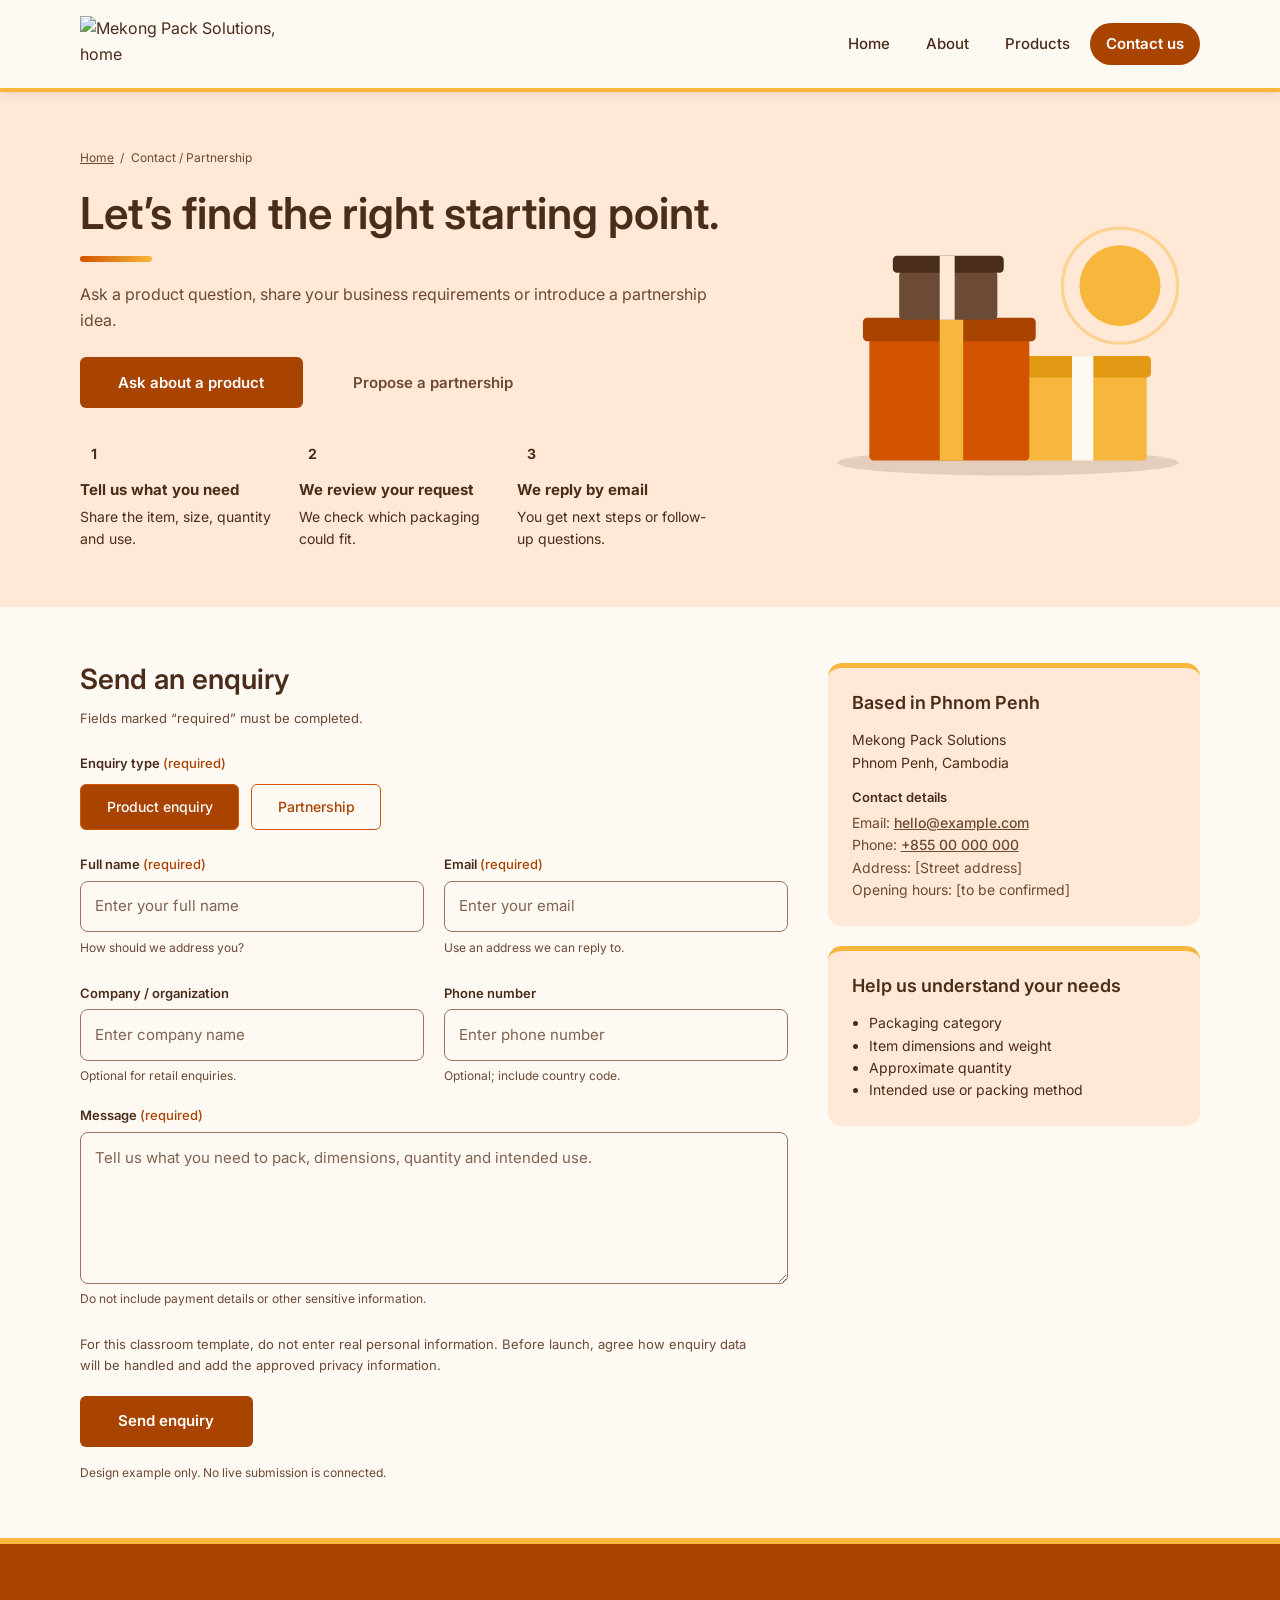
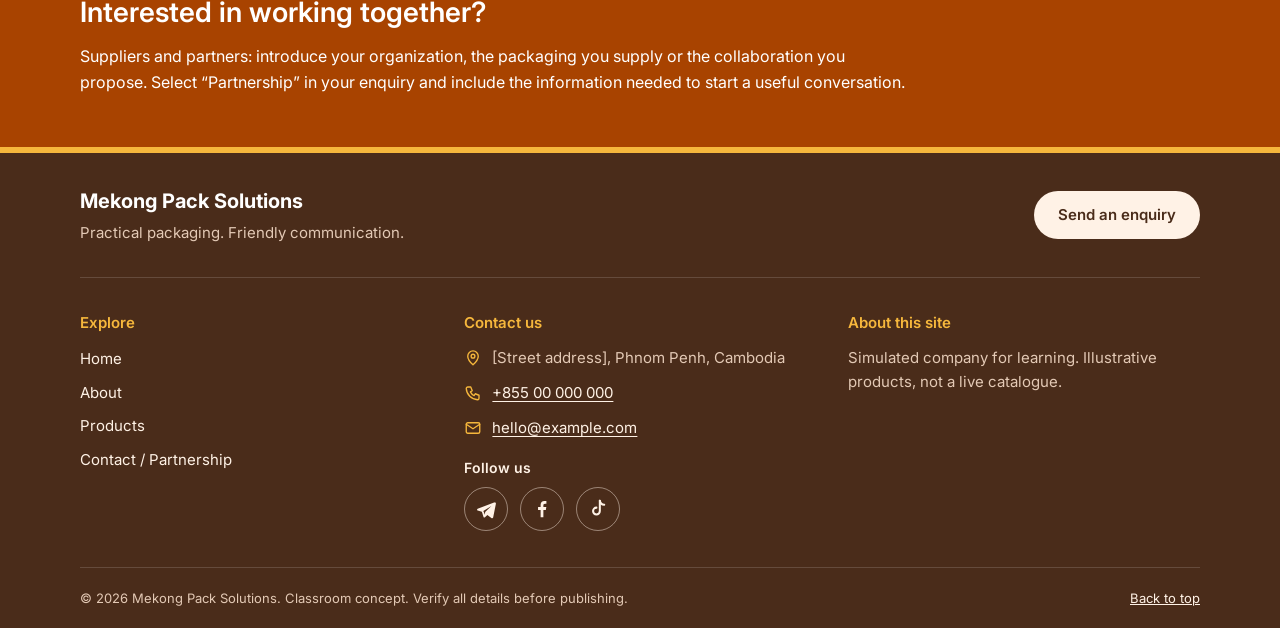
==== contact.html @ 8d3c3d74 "first in contact" ====
<!DOCTYPE html>
<html lang="en">

<head>
    <meta charset="utf-8">
    <meta name="viewport" content="width=device-width, initial-scale=1, viewport-fit=cover">
    <title>Contact &amp; Partnership | Mekong Pack Solutions, Phnom Penh</title>
    <meta name="description"
        content="Ask Mekong Pack Solutions a product question, share your packaging requirements or propose a partnership. Based in Phnom Penh, Cambodia.">
    <meta name="robots" content="index, follow">
    <link rel="canonical" href="https://www.example.com/contact">
    <meta property="og:type" content="website">
    <meta property="og:title" content="Contact &amp; Partnership | Mekong Pack Solutions">
    <meta property="og:description"
        content="Send a product enquiry or introduce a partnership idea to Mekong Pack Solutions in Phnom Penh.">
    <link rel="preconnect" href="https://fonts.googleapis.com">
    <link rel="preconnect" href="https://fonts.gstatic.com" crossorigin>
    <link rel="stylesheet" href="https://fonts.googleapis.com/css2?family=Inter:wght@400;500;600;700&display=swap">
    <script type="application/ld+json">
  {
    "@context": "https://schema.org",
    "@type": "ContactPage",
    "name": "Contact & Partnership",
    "about": {
      "@type": "Organization",
      "name": "Mekong Pack Solutions",
      "address": { "@type": "PostalAddress", "addressLocality": "Phnom Penh", "addressCountry": "KH" }
    }
  }
  </script>
    <link rel="stylesheet" href="contact.css">
</head>

<body>
    <a class="skip-link" href="#main">Skip to main content</a>

    <header class="site-header">
        <div class="container">
            <a class="brand" href="/">
                <img class="brand-logo" src="images/logo.png" alt="Mekong Pack Solutions, home" width="720"
                    height="179">
            </a>
            <nav class="site-nav" aria-label="Main">
                <ul>
                    <li><a href="/">Home</a></li>
                    <li><a href="/about">About</a></li>
                    <li><a href="/products">Products</a></li>
                    <li><a href="/contact" aria-current="page">Contact us</a></li>
                </ul>
            </nav>
        </div>
    </header>

    <main id="main">
        <section class="page-hero" aria-labelledby="page-title">
            <div class="container hero-inner">
                <div class="hero-copy">
                    <nav class="breadcrumb" aria-label="Breadcrumb">
                        <ol>
                            <li><a href="/">Home</a></li>
                            <li><span aria-current="page">Contact / Partnership</span></li>
                        </ol>
                    </nav>
                    <h1 id="page-title">Let’s find the right starting point.</h1>
                    <p>Ask a product question, share your business requirements or introduce a partnership idea.</p>
                    <p class="hero-actions">
                        <a class="btn" href="#enquiry-title" data-type="product">Ask about a product</a>
                        <a class="btn btn-outline" href="#enquiry-title" data-type="partner">Propose a partnership</a>
                    </p>
                    <ol class="steps" aria-label="How an enquiry works">
                        <li><strong>Tell us what you need</strong><span>Share the item, size, quantity and use.</span>
                        </li>
                        <li><strong>We review your request</strong><span>We check which packaging could fit.</span></li>
                        <li><strong>We reply by email</strong><span>You get next steps or follow-up questions.</span>
                        </li>
                    </ol>
                </div>
                <svg class="hero-art" viewBox="0 0 360 260" role="img"
                    aria-label="Illustration of stacked packaging boxes under a rising sun">
                    <circle cx="285" cy="70" r="38" fill="#f6b73c" />
                    <circle cx="285" cy="70" r="54" fill="none" stroke="#f6b73c" stroke-opacity=".45"
                        stroke-width="3" />
                    <ellipse cx="180" cy="236" rx="160" ry="12" fill="#4a2c1a" fill-opacity=".14" />
                    <rect x="190" y="150" width="120" height="84" rx="4" fill="#f6b73c" />
                    <rect x="186" y="136" width="128" height="20" rx="4" fill="#e29a14" />
                    <rect x="240" y="136" width="20" height="98" fill="#fff9f3" />
                    <rect x="50" y="116" width="150" height="118" rx="4" fill="#d35400" />
                    <rect x="44" y="100" width="162" height="22" rx="4" fill="#a84300" />
                    <rect x="116" y="100" width="22" height="134" fill="#f6b73c" />
                    <rect x="78" y="56" width="92" height="46" rx="4" fill="#6b4a36" />
                    <rect x="72" y="42" width="104" height="16" rx="4" fill="#4a2c1a" />
                    <rect x="116" y="42" width="14" height="60" fill="#ffe8d6" />
                </svg>
            </div>
        </section>

        <section class="contact">
            <div class="container">
                <section class="enquiry" aria-labelledby="enquiry-title">
                    <h2 id="enquiry-title">Send an enquiry</h2>
                    <p class="form-note">Fields marked “required” must be completed.</p>

                    <form id="enquiry-form" action="#" method="post" novalidate>
                        <fieldset>
                            <legend>Enquiry type <span class="req">(required)</span></legend>
                            <div class="segmented">
                                <input type="radio" id="type-product" name="enquiry-type" value="product" checked>
                                <label for="type-product">Product enquiry</label>
                                <input type="radio" id="type-partner" name="enquiry-type" value="partnership">
                                <label for="type-partner">Partnership</label>
                            </div>
                        </fieldset>

                        <div class="grid-2">
                            <div class="field">
                                <label for="full-name">Full name <span class="req">(required)</span></label>
                                <input type="text" id="full-name" name="name" autocomplete="name" required
                                    placeholder="Enter your full name" aria-describedby="name-hint name-error">
                                <span class="hint" id="name-hint">How should we address you?</span>
                                <span class="error" id="name-error" role="alert"></span>
                            </div>
                            <div class="field">
                                <label for="email">Email <span class="req">(required)</span></label>
                                <input type="email" id="email" name="email" autocomplete="email" required
                                    placeholder="Enter your email" aria-describedby="email-hint email-error">
                                <span class="hint" id="email-hint">Use an address we can reply to.</span>
                                <span class="error" id="email-error" role="alert"></span>
                            </div>
                        </div>

                        <div class="grid-2">
                            <div class="field">
                                <label for="company">Company / organization</label>
                                <input type="text" id="company" name="company" autocomplete="organization"
                                    placeholder="Enter company name" aria-describedby="company-hint">
                                <span class="hint" id="company-hint">Optional for retail enquiries.</span>
                            </div>
                            <div class="field">
                                <label for="phone">Phone number</label>
                                <input type="tel" id="phone" name="phone" autocomplete="tel"
                                    placeholder="Enter phone number" aria-describedby="phone-hint">
                                <span class="hint" id="phone-hint">Optional; include country code.</span>
                            </div>
                        </div>

                        <div class="field">
                            <label for="message">Message <span class="req">(required)</span></label>
                            <textarea id="message" name="message" required
                                placeholder="Tell us what you need to pack, dimensions, quantity and intended use."
                                aria-describedby="message-hint message-error"></textarea>
                            <span class="hint" id="message-hint">Do not include payment details or other sensitive
                                information.</span>
                            <span class="error" id="message-error" role="alert"></span>
                        </div>

                        <p class="privacy">For this classroom template, do not enter real personal information. Before
                            launch, agree how enquiry data will be handled and add the approved privacy information.</p>

                        <button class="btn" type="submit">Send enquiry</button>
                        <p class="form-status" id="form-status" role="status" aria-live="polite"></p>
                        <p class="demo-note">Design example only. No live submission is connected.</p>
                    </form>
                </section>

                <aside aria-label="Contact information and tips">
                    <section class="info-card" aria-labelledby="location-title">
                        <h2 id="location-title">Based in Phnom Penh</h2>
                        <address>
                            Mekong Pack Solutions<br>
                            Phnom Penh, Cambodia
                        </address>
                        <h3>Contact details</h3>
                        <ul class="todo-list">
                            <li>Email: <a href="mailto:hello@example.com">hello@example.com</a></li>
                            <li>Phone: <a href="tel:+85500000000">+855 00 000 000</a></li>
                            <li>Address: [Street address]</li>
                            <li>Opening hours: [to be confirmed]</li>
                        </ul>
                    </section>

                    <section class="info-card" aria-labelledby="help-title">
                        <h2 id="help-title">Help us understand your needs</h2>
                        <ul>
                            <li>Packaging category</li>
                            <li>Item dimensions and weight</li>
                            <li>Approximate quantity</li>
                            <li>Intended use or packing method</li>
                        </ul>
                    </section>
                </aside>
            </div>
        </section>

        <section class="cta-band" aria-labelledby="cta-title">
            <div class="container">
                <h2 id="cta-title">Interested in working together?</h2>
                <p>Suppliers and partners: introduce your organization, the packaging you supply or the collaboration
                    you propose. Select “Partnership” in your enquiry and include the information needed to start a
                    useful conversation.</p>
            </div>
        </section>
    </main>

    <footer class="site-footer">
        <div class="container">
            <div class="footer-top">
                <div class="footer-brand">
                    <strong>Mekong Pack Solutions</strong>
                    <p>Practical packaging. Friendly communication.</p>
                </div>
                <a class="footer-cta" href="#enquiry-title">Send an enquiry</a>
            </div>

            <div class="footer-grid">
                <nav aria-labelledby="footer-explore">
                    <h2 id="footer-explore">Explore</h2>
                    <ul>
                        <li><a href="/">Home</a></li>
                        <li><a href="/about">About</a></li>
                        <li><a href="/products">Products</a></li>
                        <li><a href="/contact">Contact / Partnership</a></li>
                    </ul>
                </nav>

                <section aria-labelledby="footer-contact">
                    <h2 id="footer-contact">Contact us</h2>
                    <address>
                        <ul class="contact-list">
                            <li><svg viewBox="0 0 24 24" width="18" height="18" aria-hidden="true" focusable="false"
                                    fill="none" stroke="currentColor" stroke-width="1.8" stroke-linecap="round"
                                    stroke-linejoin="round">
                                    <path d="M12 21s7-6.2 7-11.5A7 7 0 0 0 5 9.5C5 14.8 12 21 12 21z" />
                                    <circle cx="12" cy="9.5" r="2.5" />
                                </svg><span>[Street address], Phnom Penh, Cambodia</span></li>
                            <li><svg viewBox="0 0 24 24" width="18" height="18" aria-hidden="true" focusable="false"
                                    fill="none" stroke="currentColor" stroke-width="1.8" stroke-linecap="round"
                                    stroke-linejoin="round">
                                    <path
                                        d="M5 4h4l2 5-2.5 1.5a11 11 0 0 0 5 5L15 13l5 2v4a2 2 0 0 1-2 2A16 16 0 0 1 3 6a2 2 0 0 1 2-2z" />
                                </svg><span><a href="tel:+85500000000">+855 00 000 000</a></span></li>
                            <li><svg viewBox="0 0 24 24" width="18" height="18" aria-hidden="true" focusable="false"
                                    fill="none" stroke="currentColor" stroke-width="1.8" stroke-linecap="round"
                                    stroke-linejoin="round">
                                    <rect x="3" y="5" width="18" height="14" rx="2" />
                                    <path d="m3 7 9 6 9-6" />
                                </svg><span><a href="mailto:hello@example.com">hello@example.com</a></span></li>
                        </ul>
                    </address>
                    <nav class="social" aria-label="Social media">
                        <h3 class="social-title">Follow us</h3>
                        <ul class="social-list">
                            <li>
                                <a href="https://t.me/your-username" target="_blank" rel="noopener noreferrer"
                                    aria-label="Telegram (opens in a new tab)">
                                    <svg viewBox="0 0 24 24" width="22" height="22" aria-hidden="true"
                                        focusable="false">
                                        <path fill="currentColor" fill-rule="evenodd"
                                            d="M21.5 4.5 2.9 11.7c-.9.4-.9 1.6 0 1.9l4.6 1.5 1.8 5.5c.2.7 1.1.9 1.6.4l2.6-2.4 4.7 3.4c.6.4 1.4.1 1.6-.6l3-15.2c.2-.9-.7-1.6-1.5-1.3zM9.1 14.2l8.8-5.5-6.8 6.6-.3 3z" />
                                    </svg>
                                </a>
                            </li>
                            <li>
                                <a href="https://facebook.com/your-page" target="_blank" rel="noopener noreferrer"
                                    aria-label="Facebook (opens in a new tab)">
                                    <svg viewBox="0 0 24 24" width="22" height="22" aria-hidden="true"
                                        focusable="false">
                                        <path fill="currentColor"
                                            d="M13.5 21v-8h2.7l.5-3.2h-3.2V7.9c0-.9.4-1.7 1.8-1.7h1.5V3.4c-.3 0-1.2-.2-2.3-.2-2.4 0-4 1.4-4 4.1v2.5H7.7V13h2.8v8z" />
                                    </svg>
                                </a>
                            </li>
                            <li>
                                <a href="https://tiktok.com/@your-account" target="_blank" rel="noopener noreferrer"
                                    aria-label="TikTok (opens in a new tab)">
                                    <svg viewBox="0 0 24 24" width="22" height="22" aria-hidden="true"
                                        focusable="false">
                                        <g fill="none" stroke="currentColor" stroke-width="2.2" stroke-linecap="round"
                                            stroke-linejoin="round">
                                            <path d="M14 3v11.2a3.7 3.7 0 1 1-3.7-3.7" />
                                            <path d="M14 3c.4 2.6 2 4.2 4.8 4.4" />
                                        </g>
                                    </svg>
                                </a>
                            </li>
                        </ul>
                    </nav>
                </section>

                <section aria-labelledby="footer-about">
                    <h2 id="footer-about">About this site</h2>
                    <p>Simulated company for learning. Illustrative products, not a live catalogue.</p>
                </section>
            </div>

            <div class="footer-bottom">
                <p>© <span id="year">2026</span> Mekong Pack Solutions. Classroom concept. Verify all details before
                    publishing.</p>
                <a href="#main">Back to top</a>
            </div>
        </div>
    </footer>

    <script>
        (function () {
            var form = document.getElementById("enquiry-form");
            var status = document.getElementById("form-status");
            var message = document.getElementById("message");
            var hints = {
                product: "Tell us what you need to pack, dimensions, quantity and intended use.",
                partnership: "Tell us about your organization, what you supply and the collaboration you propose."
            };
            try { document.getElementById("year").textContent = new Date().getFullYear(); } catch (e) { }

            document.querySelectorAll("[data-type]").forEach(function (link) {
                link.addEventListener("click", function () {
                    var radio = document.getElementById("type-" + link.dataset.type);
                    if (radio) { radio.checked = true; message.placeholder = hints[radio.value]; }
                });
            });

            form.addEventListener("change", function (e) {
                if (e.target.name === "enquiry-type") message.placeholder = hints[e.target.value];
            });

            function check(id, text, test) {
                var el = document.getElementById(id), err = document.getElementById(id + "-error");
                var ok = test ? test(el.value.trim()) : el.value.trim() !== "";
                el.setAttribute("aria-invalid", ok ? "false" : "true");
                err.textContent = ok ? "" : text;
                return ok;
            }

            form.addEventListener("submit", function (e) {
                e.preventDefault();
                var results = [
                    check("full-name", "Enter your full name."),
                    check("email", "Enter an email address we can reply to, like name@example.com.", function (v) { return /^[^\s@]+@[^\s@]+\.[^\s@]+$/.test(v); }),
                    check("message", "Tell us what you need so we can reply usefully.")
                ];
                if (results.every(Boolean)) {
                    status.textContent = "Thank you. This is a design example, so your enquiry was not sent.";
                    form.reset();
                } else {
                    status.textContent = "Please fix the highlighted fields and try again.";
                    var first = form.querySelector('[aria-invalid="true"]');
                    if (first) first.focus();
                }
            });
        })();
    </script>
</body>

</html>
---- contact.css ----
:root {
  --page-bg: #fff9f3;
  --tint: #ffe8d6;
  --text: #4a2c1a;
  --text-soft: #6b4a36;
  --primary: #d35400;
  --primary-dark: #a84300;
  --sun: #f6b73c;
  --white: #ffffff;
  --on-primary: #ffffff;

  --input-border: #9a7660;
  --error: #b3261e;
  --focus: #0b57d0;

  --footer-bg: #4a2c1a;
  --footer-text: #fff2e6;
  --footer-soft: #e3c9b5;

  --font: "Inter", system-ui, "Segoe UI", Arial, sans-serif;
}

@media (prefers-color-scheme: dark) {
  :root {
    --page-bg: #17110d;
    --tint: #241a13;
    --text: #fbf1e6;
    --text-soft: #c2b3a5;
    --primary: #f0782a;
    --primary-dark: #ff8d45;
    --on-primary: #1a0e05;
    --input-border: #9c8e82;
    --error: #ffb4ab;
    --focus: #8ab4ff;
    --footer-bg: #0f0a07;
    --footer-text: #eadfd4;
    --footer-soft: #b9a999;
  }
}

*,
*::before,
*::after {
  box-sizing: border-box;
}

html {
  scroll-behavior: smooth;
  scroll-padding-top: 5rem;
}

body {
  margin: 0;
  background: var(--page-bg);
  color: var(--text);
  font: 400 1rem/1.6 var(--font);
}

h1,
h2,
h3 {
  margin: 0;
  color: var(--text);
  line-height: 1.2;
}

p {
  margin: 0;
}

a {
  color: inherit;
}

:focus-visible {
  outline: 3px solid var(--focus);
  outline-offset: 3px;
  border-radius: 4px;
}

.container {
  width: min(100% - 2.5rem, 70rem);
  margin-inline: auto;
}

.skip-link {
  position: absolute;
  top: -4rem;
  left: 1rem;
  z-index: 100;
  padding: 0.6rem 1rem;
  border-radius: 6px;
  background: var(--primary-dark);
  color: var(--on-primary);
  font-weight: 600;
}

.skip-link:focus {
  top: 1rem;
}

@media (prefers-reduced-motion: reduce) {
  html {
    scroll-behavior: auto;
  }

  * {
    transition: none !important;
  }
}

.site-header {
  position: sticky;
  top: 0;
  z-index: 50;
  background: var(--page-bg);
  border-bottom: 4px solid var(--sun);
  box-shadow: 0 2px 10px rgba(74, 44, 26, 0.12);
}

.site-header .container {
  display: flex;
  align-items: center;
  justify-content: space-between;
  flex-wrap: wrap;
  gap: 1rem;
  padding-block: 1rem;
}

.brand {
  display: inline-flex;
  align-items: center;
  text-decoration: none;
}

.brand-logo {
  display: block;
  height: 3.5rem;
  width: auto;
}

.site-nav ul {
  display: flex;
  gap: 0.25rem;
  margin: 0;
  padding: 0;
  list-style: none;
}

.site-nav a {
  display: inline-block;
  padding: 0.55rem 1rem;
  border-radius: 999px;
  font-size: 0.9375rem;
  font-weight: 500;
  text-decoration: none;
  transition: background-color 0.15s;
}

.site-nav a:hover {
  background: var(--tint);
}

.site-nav a[aria-current="page"] {
  background: var(--primary-dark);
  color: var(--on-primary);
  font-weight: 600;
}

@media (max-width: 34rem) {
  .brand-logo {
    height: 2.75rem;
  }
}

@media (prefers-color-scheme: dark) {
  .brand {
    padding: 0.35rem 0.75rem;
    border-radius: 10px;
    background: #fff9f3;
  }
}

.btn {
  padding: 0.85rem 2.4rem;
  border: 0;
  border-radius: 6px;
  background: var(--primary-dark);
  color: var(--on-primary);
  font: inherit;
  font-size: 0.9375rem;
  font-weight: 600;
  cursor: pointer;
}

.btn:hover {
  filter: brightness(0.88);
}

a.btn {
  display: inline-block;
  text-decoration: none;
  text-align: center;
}

.btn-outline {
  background: transparent;
  color: var(--accent-strong);
  box-shadow: inset 0 0 0 2px var(--accent-strong);
}

.btn-outline:hover {
  background: var(--bg);
  filter: none;
}

.page-hero {
  padding-block: clamp(2rem, 6vw, 3.5rem);
  background: var(--tint);
}

.breadcrumb {
  margin-bottom: 1.25rem;
  color: var(--text-soft);
  font-size: 0.75rem;
}

.breadcrumb ol {
  display: flex;
  gap: 0.4rem;
  margin: 0;
  padding: 0;
  list-style: none;
}

.breadcrumb li + li::before {
  content: "/";
  margin-right: 0.4rem;
}

.page-hero h1 {
  margin-bottom: 1.25rem;
  font-size: clamp(2rem, 5vw, 2.75rem);
  font-weight: 600;
}

.page-hero h1::after {
  content: "";
  display: block;
  width: 4.5rem;
  height: 6px;
  margin-top: 1rem;
  border-radius: 3px;
  background: linear-gradient(90deg, var(--primary), var(--sun));
}

.page-hero p {
  max-width: 40rem;
  color: var(--text-soft);
}

.hero-inner {
  display: grid;
  grid-template-columns: minmax(0, 1.5fr) minmax(0, 1fr);
  gap: 2rem;
  align-items: center;
}

.hero-art {
  width: 100%;
  height: auto;
  max-width: 24rem;
  justify-self: end;
}

.hero-actions {
  display: flex;
  flex-wrap: wrap;
  gap: 0.75rem;
  margin-top: 1.5rem;
}

.steps {
  list-style: none;
  counter-reset: step;
  margin: 2rem 0 0;
  padding: 0;
  display: grid;
  grid-template-columns: repeat(3, minmax(0, 1fr));
  gap: 1rem;
  max-width: 40rem;
}

.steps li {
  counter-increment: step;
  display: grid;
  gap: 0.25rem;
  align-content: start;
  font-size: 0.875rem;
}

.steps li::before {
  content: counter(step);
  display: grid;
  place-items: center;
  width: 1.75rem;
  height: 1.75rem;
  border-radius: 50%;
  background: var(--accent-strong);
  color: var(--on-accent);
  font-weight: 700;
  font-size: 0.875rem;
  margin-bottom: 0.35rem;
}

.steps strong {
  color: var(--heading);
  font-size: 0.9375rem;
}

.steps span {
  color: var(--muted);
}

@media (max-width: 48rem) {
  .hero-inner {
    grid-template-columns: 1fr;
  }

  .hero-art {
    max-width: 15rem;
    justify-self: start;
  }
}

@media (max-width: 40rem) {
  .steps {
    grid-template-columns: 1fr;
  }
}

.contact {
  padding-block: clamp(2rem, 6vw, 3.5rem);
}

.contact .container {
  display: grid;
  grid-template-columns: 1.9fr 1fr;
  gap: 2.5rem;
  align-items: start;
}

.enquiry h2 {
  margin-bottom: 0.75rem;
  font-size: 1.75rem;
  font-weight: 600;
}

.form-note {
  margin-bottom: 1.5rem;
  color: var(--text-soft);
  font-size: 0.8125rem;
}

fieldset {
  min-width: 0;
  margin: 0 0 1.5rem;
  padding: 0;
  border: 0;
}

legend {
  margin-bottom: 0.6rem;
  padding: 0;
  font-size: 0.8125rem;
  font-weight: 600;
}

.segmented {
  display: flex;
  flex-wrap: wrap;
  gap: 0.75rem;
}

.segmented input {
  position: absolute;
  width: 1px;
  height: 1px;
  opacity: 0;
}

.segmented label {
  padding: 0.7rem 1.6rem;
  border: 1px solid var(--primary);
  border-radius: 6px;
  background: var(--page-bg);
  color: var(--primary-dark);
  font-size: 0.875rem;
  font-weight: 500;
  cursor: pointer;
  transition:
    background-color 0.15s,
    color 0.15s;
}

.segmented input:checked + label {
  background: var(--primary-dark);
  color: var(--on-primary);
}

.segmented input:focus-visible + label {
  outline: 3px solid var(--focus);
  outline-offset: 3px;
}

.grid-2 {
  display: grid;
  grid-template-columns: 1fr 1fr;
  gap: 1.25rem;
  margin-bottom: 1.25rem;
}

.field {
  display: flex;
  flex-direction: column;
  gap: 0.35rem;
  min-width: 0;
}

.field > label {
  font-size: 0.8125rem;
  font-weight: 600;
}

.req {
  color: var(--primary-dark);
  font-weight: 500;
}

input[type="text"],
input[type="email"],
input[type="tel"],
textarea {
  width: 100%;
  padding: 0.8rem 0.9rem;
  border: 1px solid var(--input-border);
  border-radius: 8px;
  background: var(--page-bg);
  color: var(--text);
  font: inherit;
  font-size: 0.9375rem;
}

input:hover,
textarea:hover {
  border-color: var(--primary);
}

textarea {
  min-height: 9.5rem;
  resize: vertical;
}

::placeholder {
  color: var(--text-soft);
  opacity: 0.85;
}

.hint {
  color: var(--text-soft);
  font-size: 0.75rem;
}

.error {
  color: var(--error);
  font-size: 0.8125rem;
  font-weight: 500;
}

[aria-invalid="true"] {
  border-width: 2px;
  border-color: var(--error);
}

.privacy {
  max-width: 42rem;
  margin: 1.25rem 0;
  color: var(--text-soft);
  font-size: 0.8125rem;
}

.form-status {
  margin-top: 1rem;
  font-size: 0.875rem;
  font-weight: 500;
}

.demo-note {
  margin-top: 0.75rem;
  color: var(--text-soft);
  font-size: 0.75rem;
}

@media (max-width: 34rem) {
  .grid-2 {
    grid-template-columns: 1fr;
  }
}

@media (max-width: 52rem) {
  .contact .container {
    grid-template-columns: 1fr;
  }
}

.info-card {
  padding: 1.5rem;
  border-top: 5px solid var(--sun);
  border-radius: 14px;
  background: var(--tint);
}

.info-card + .info-card {
  margin-top: 1.25rem;
}

.info-card h2 {
  margin-bottom: 1rem;
  font-size: 1.125rem;
  font-weight: 600;
}

.info-card h3 {
  margin-bottom: 0.4rem;
  font-size: 0.8125rem;
  font-weight: 600;
}

.info-card address {
  margin-bottom: 1rem;
  font-size: 0.875rem;
  font-style: normal;
}

.info-card ul {
  margin: 0;
  padding-left: 1.1rem;
  font-size: 0.875rem;
}

.info-card .todo-list {
  padding-left: 0;
  list-style: none;
  color: var(--text-soft);
}

.todo-list a {
  color: var(--accent-strong);
  font-weight: 500;
}

.cta-band {
  padding-block: clamp(2rem, 6vw, 3.25rem);
  border-top: 6px solid var(--sun);
  background: var(--primary-dark);
  color: var(--on-primary);
}

.cta-band h2 {
  margin-bottom: 0.9rem;
  color: var(--on-primary);
  font-size: 1.75rem;
  font-weight: 600;
}

.cta-band p {
  max-width: 52rem;
}

.site-footer {
  border-top: 6px solid var(--sun);
  background: var(--footer-bg);
  color: var(--footer-text);
}

.site-footer :focus-visible {
  outline-color: #ffd7b8;
}

.footer-top {
  display: flex;
  flex-wrap: wrap;
  align-items: center;
  justify-content: space-between;
  gap: 1.5rem;
  padding-block: 2rem;
  border-bottom: 1px solid rgba(255, 255, 255, 0.15);
}

.footer-brand strong {
  display: block;
  color: var(--white);
  font-size: 1.25rem;
}

.footer-brand p {
  margin-top: 0.25rem;
  color: var(--footer-soft);
  font-size: 0.9375rem;
}

.footer-cta {
  display: inline-block;
  padding: 0.75rem 1.5rem;
  border-radius: 999px;
  background: var(--footer-text);
  color: var(--footer-bg);
  font-size: 0.9375rem;
  font-weight: 600;
  text-decoration: none;
  transition: background-color 0.15s;
}

.footer-cta:hover {
  background: var(--white);
}

.footer-grid {
  display: grid;
  grid-template-columns: repeat(3, 1fr);
  gap: 2rem;
  padding-block: 2.25rem;
}

.footer-grid h2 {
  margin-bottom: 0.85rem;
  color: var(--sun);
  font-size: 0.9375rem;
  font-weight: 600;
}

.footer-grid ul {
  display: grid;
  gap: 0.5rem;
  margin: 0;
  padding: 0;
  list-style: none;
}

.footer-grid a {
  display: inline-block;
  color: var(--footer-text);
  font-size: 0.9375rem;
  text-decoration: none;
}

.footer-grid a:hover {
  text-decoration: underline;
  text-underline-offset: 4px;
}

.footer-grid p,
.footer-grid address {
  color: var(--footer-soft);
  font-size: 0.9375rem;
  font-style: normal;
}

.social {
  margin-top: 1.25rem;
}

.footer-grid .social-title {
  margin: 0 0 0.6rem;
  color: var(--footer-text);
  font-size: 0.875rem;
  font-weight: 600;
}

.footer-grid .social-list {
  display: flex;
  gap: 0.75rem;
}

.footer-grid .social-list a {
  display: grid;
  place-items: center;
  width: 2.75rem;
  height: 2.75rem;
  border: 1.5px solid rgba(255, 242, 230, 0.45);
  border-radius: 50%;
  transition:
    background-color 0.15s,
    color 0.15s,
    border-color 0.15s;
}

.footer-grid .social-list a:hover {
  border-color: var(--sun);
  background: var(--sun);
  color: var(--footer-bg);
  text-decoration: none;
}

.footer-bottom {
  display: flex;
  flex-wrap: wrap;
  justify-content: space-between;
  gap: 1rem;
  padding-block: 1.25rem;
  border-top: 1px solid rgba(255, 255, 255, 0.15);
  color: var(--footer-soft);
  font-size: 0.8125rem;
}

.footer-bottom a {
  color: var(--footer-text);
}

.footer-grid .contact-list {
  gap: 0.7rem;
}

.contact-list li {
  display: flex;
  gap: 0.65rem;
  align-items: flex-start;
  color: var(--footer-muted);
  font-size: 0.9375rem;
}

.contact-list svg {
  flex: none;
  margin-top: 0.2rem;
  color: var(--sun);
}

.footer-grid .contact-list a {
  color: var(--footer-text);
  text-decoration: underline;
  text-underline-offset: 3px;
}

.footer-grid .contact-list a:hover {
  color: var(--sun);
}

@media (max-width: 40rem) {
  .footer-grid {
    grid-template-columns: 1fr;
    gap: 1.75rem;
  }
}
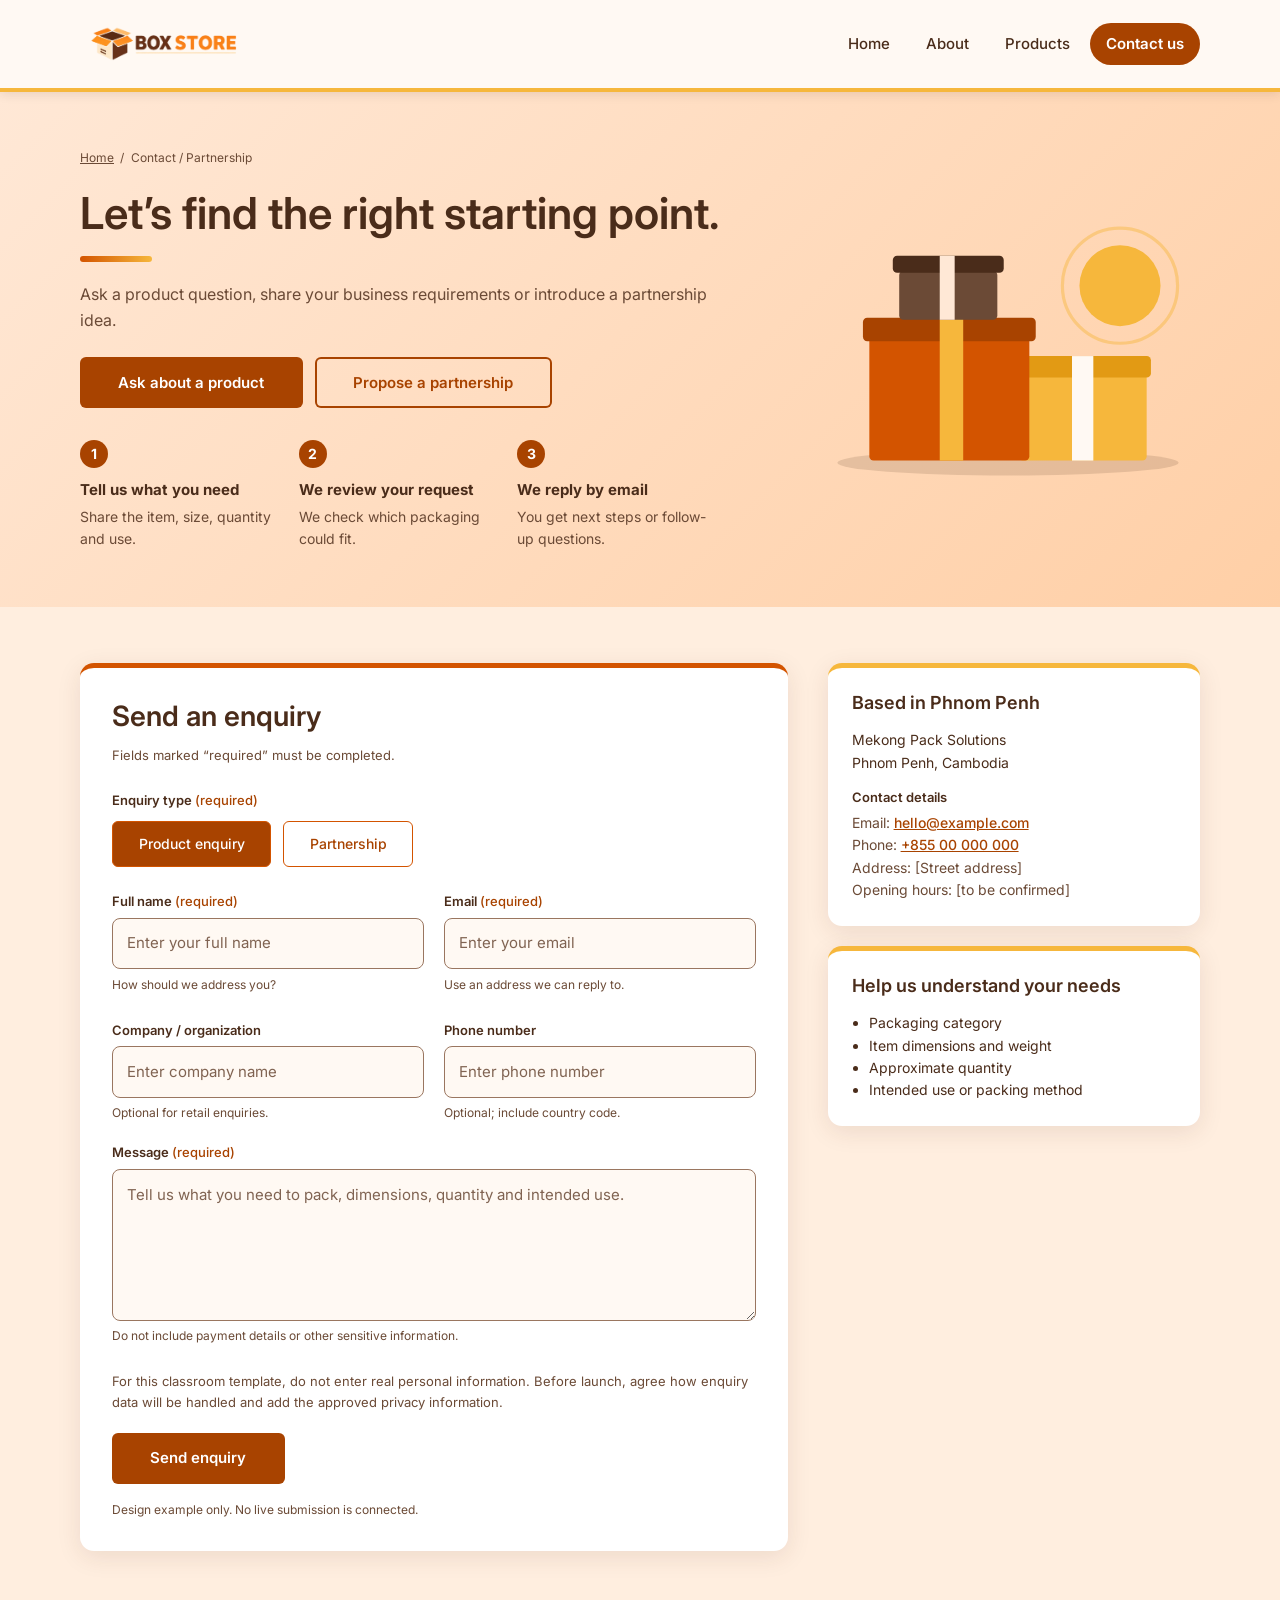
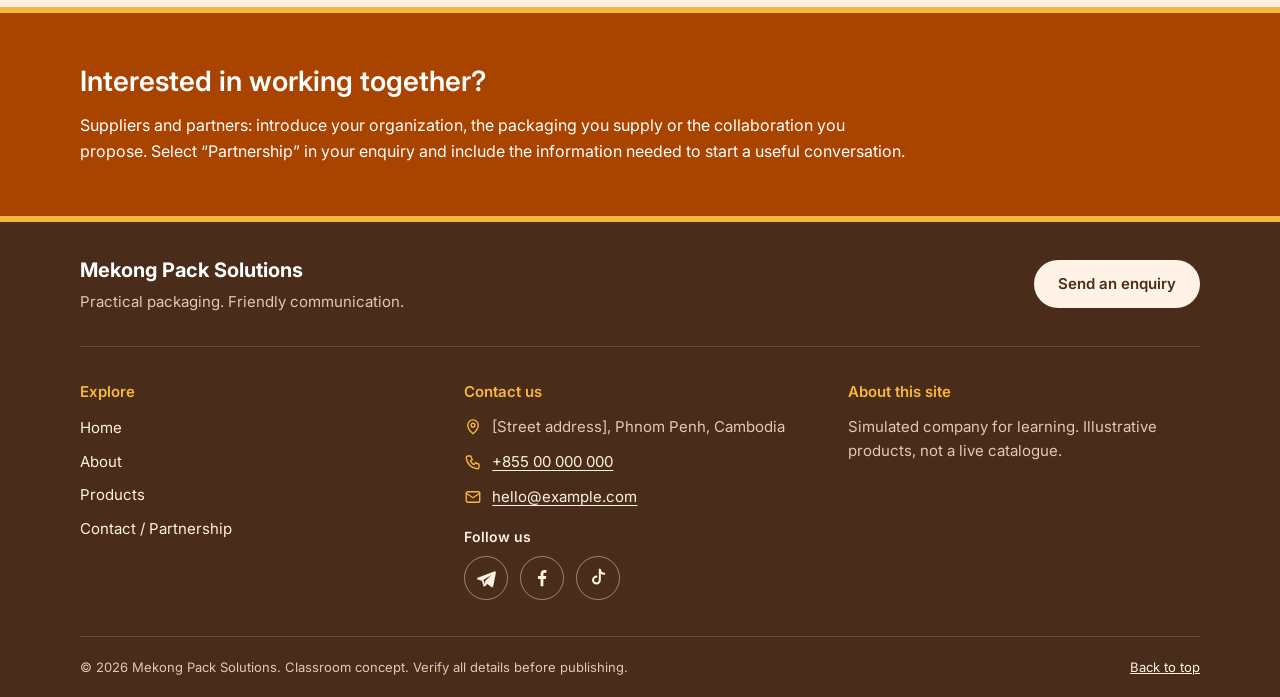
==== commit 1c50e57e: "add new logo" ====
--- a/contact.html
+++ b/contact.html
@@ -36,9 +36,9 @@
 
     <header class="site-header">
         <div class="container">
-            <a class="brand" href="/">
-                <img class="brand-logo" src="images/logo.png" alt="Mekong Pack Solutions, home" width="720"
-                    height="179">
+            <a class="brand" href="contact.html">
+                <img class="brand-logo" src="images/logo1.png" alt="Mekong Pack Solutions, home" width="720"
+                    height="179" />
             </a>
             <nav class="site-nav" aria-label="Main">
                 <ul>
--- a/contact.css
+++ b/contact.css
@@ -1,6 +1,10 @@
 :root {
   --page-bg: #fff9f3;
   --tint: #ffe8d6;
+  --section-bg: #ffeedf;
+  --card: #ffffff;
+  --hero-from: #ffe8d6;
+  --hero-to: #ffcfa6;
   --text: #4a2c1a;
   --text-soft: #6b4a36;
   --primary: #d35400;
@@ -24,6 +28,10 @@
   :root {
     --page-bg: #17110d;
     --tint: #241a13;
+    --section-bg: #1c140f;
+    --card: #241a13;
+    --hero-from: #2d2118;
+    --hero-to: #44301f;
     --text: #fbf1e6;
     --text-soft: #c2b3a5;
     --primary: #f0782a;
@@ -205,18 +213,18 @@
 
 .btn-outline {
   background: transparent;
-  color: var(--accent-strong);
-  box-shadow: inset 0 0 0 2px var(--accent-strong);
+  color: var(--primary-dark);
+  box-shadow: inset 0 0 0 2px var(--primary-dark);
 }
 
 .btn-outline:hover {
-  background: var(--bg);
+  background: var(--page-bg);
   filter: none;
 }
 
 .page-hero {
   padding-block: clamp(2rem, 6vw, 3.5rem);
-  background: var(--tint);
+  background: linear-gradient(135deg, var(--hero-from), var(--hero-to));
 }
 
 .breadcrumb {
@@ -306,20 +314,20 @@
   width: 1.75rem;
   height: 1.75rem;
   border-radius: 50%;
-  background: var(--accent-strong);
-  color: var(--on-accent);
+  background: var(--primary-dark);
+  color: var(--on-primary);
   font-weight: 700;
   font-size: 0.875rem;
   margin-bottom: 0.35rem;
 }
 
 .steps strong {
-  color: var(--heading);
+  color: var(--text);
   font-size: 0.9375rem;
 }
 
 .steps span {
-  color: var(--muted);
+  color: var(--text-soft);
 }
 
 @media (max-width: 48rem) {
@@ -341,6 +349,7 @@
 
 .contact {
   padding-block: clamp(2rem, 6vw, 3.5rem);
+  background: var(--section-bg);
 }
 
 .contact .container {
@@ -348,6 +357,14 @@
   grid-template-columns: 1.9fr 1fr;
   gap: 2.5rem;
   align-items: start;
+}
+
+.enquiry {
+  padding: clamp(1.25rem, 3vw, 2rem);
+  border-top: 5px solid var(--primary);
+  border-radius: 14px;
+  background: var(--card);
+  box-shadow: 0 6px 24px rgba(74, 44, 26, 0.1);
 }
 
 .enquiry h2 {
@@ -393,7 +410,7 @@
   padding: 0.7rem 1.6rem;
   border: 1px solid var(--primary);
   border-radius: 6px;
-  background: var(--page-bg);
+  background: var(--card);
   color: var(--primary-dark);
   font-size: 0.875rem;
   font-weight: 500;
@@ -517,7 +534,8 @@
   padding: 1.5rem;
   border-top: 5px solid var(--sun);
   border-radius: 14px;
-  background: var(--tint);
+  background: var(--card);
+  box-shadow: 0 6px 24px rgba(74, 44, 26, 0.1);
 }
 
 .info-card + .info-card {
@@ -555,7 +573,7 @@
 }
 
 .todo-list a {
-  color: var(--accent-strong);
+  color: var(--primary-dark);
   font-weight: 500;
 }
 
@@ -725,7 +743,7 @@
   display: flex;
   gap: 0.65rem;
   align-items: flex-start;
-  color: var(--footer-muted);
+  color: var(--footer-soft);
   font-size: 0.9375rem;
 }
 
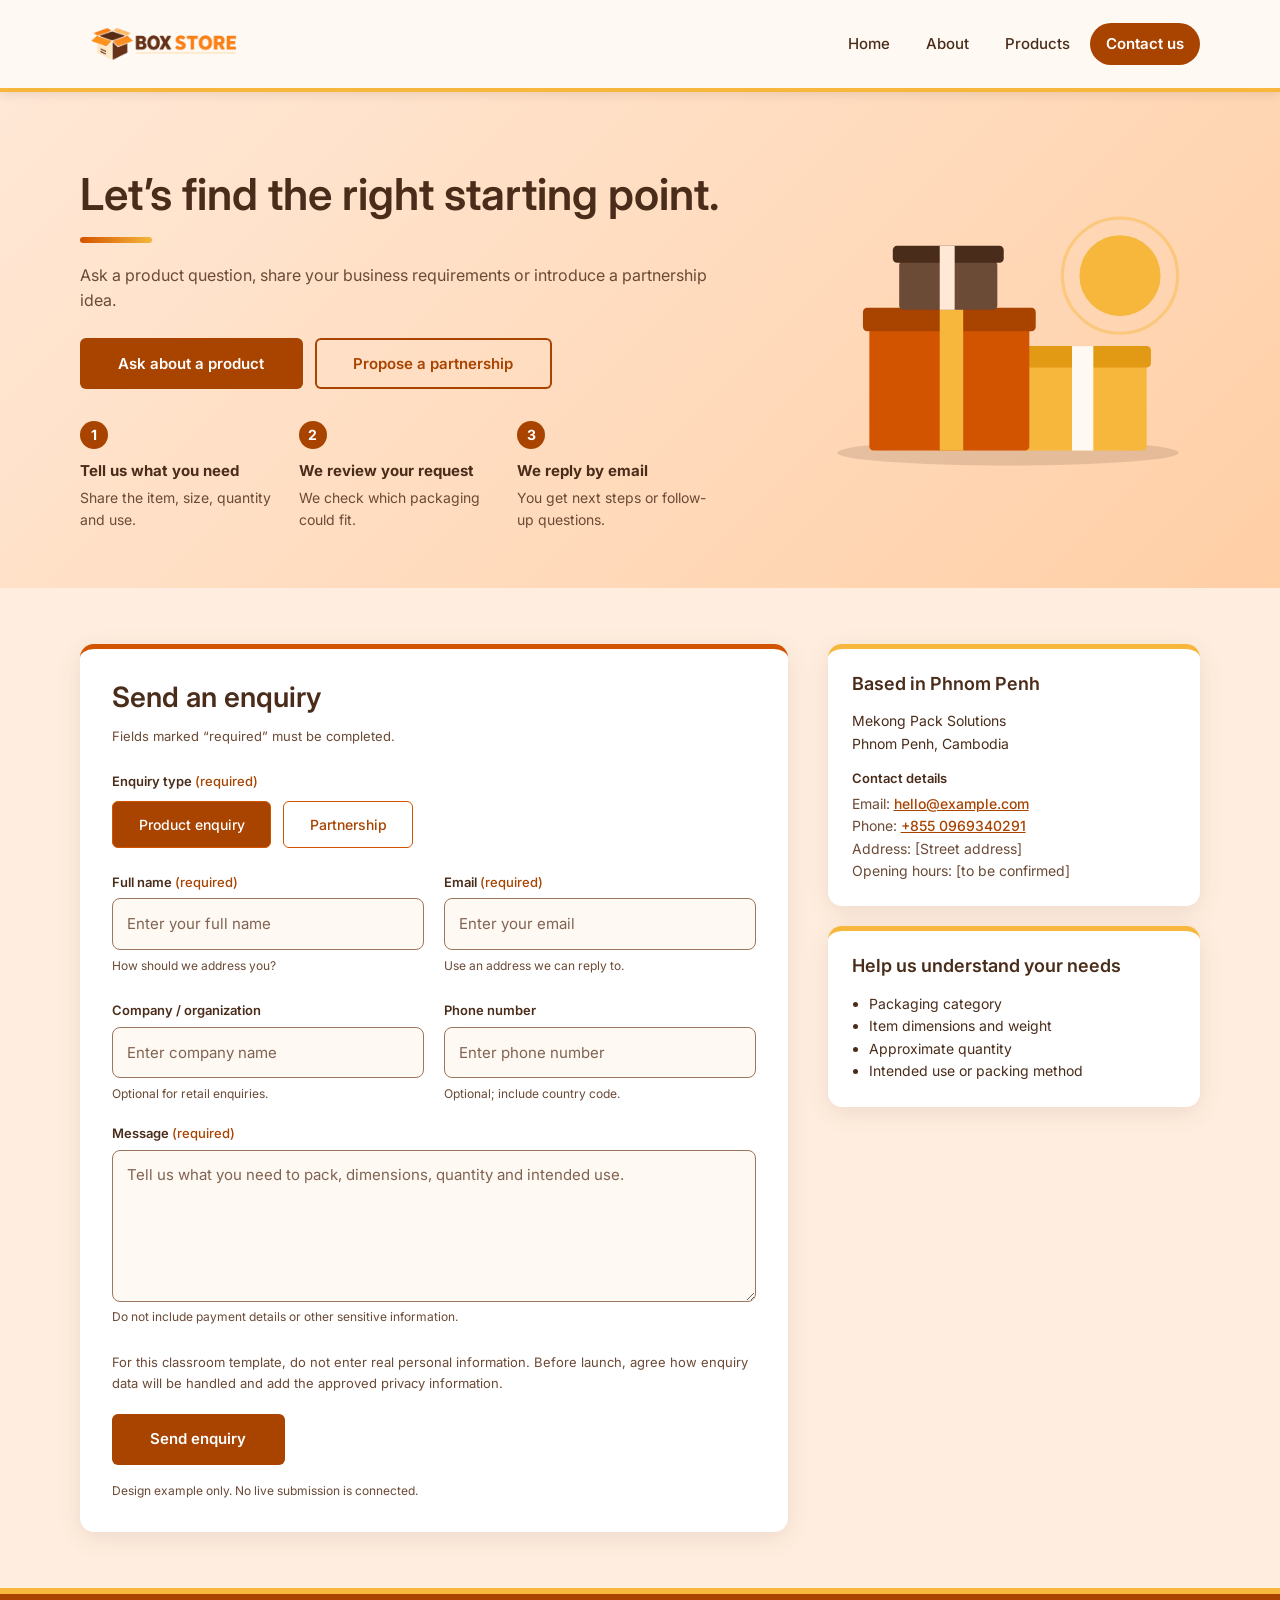
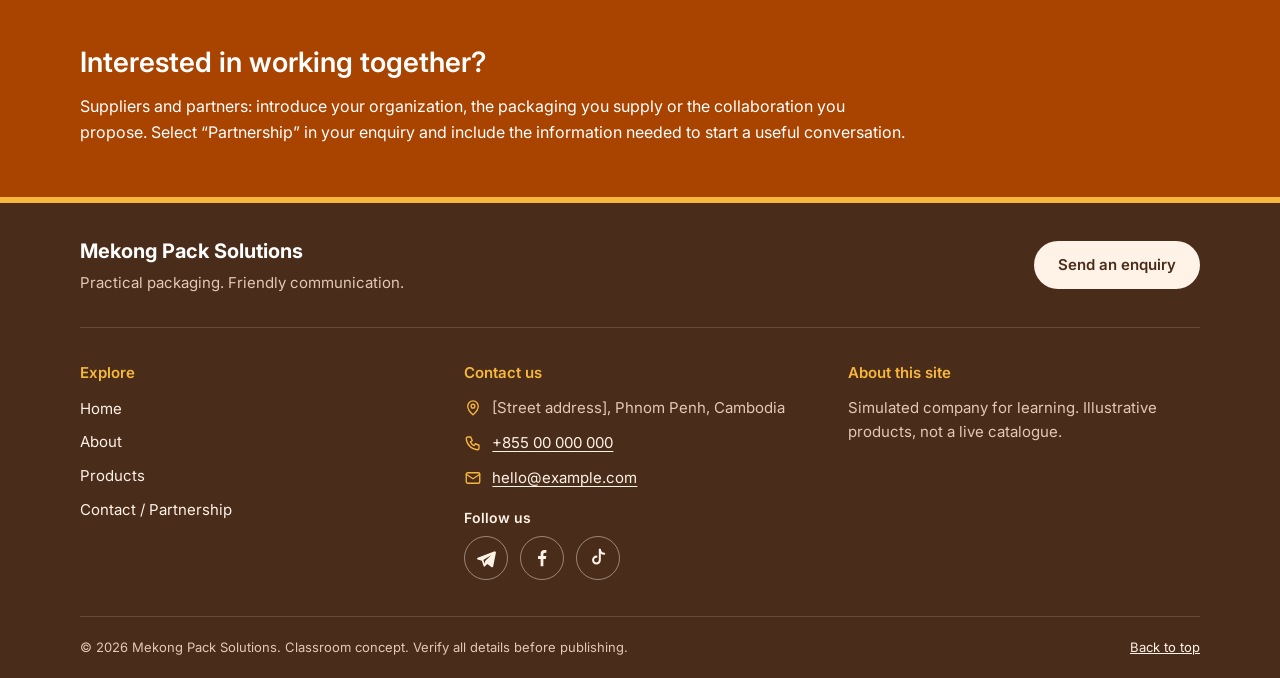
==== commit 43fcbb01: "I am edit footer" ====
--- a/contact.html
+++ b/contact.html
@@ -56,10 +56,7 @@
             <div class="container hero-inner">
                 <div class="hero-copy">
                     <nav class="breadcrumb" aria-label="Breadcrumb">
-                        <ol>
-                            <li><a href="/">Home</a></li>
-                            <li><span aria-current="page">Contact / Partnership</span></li>
-                        </ol>
+
                     </nav>
                     <h1 id="page-title">Let’s find the right starting point.</h1>
                     <p>Ask a product question, share your business requirements or introduce a partnership idea.</p>
@@ -172,7 +169,7 @@
                         <h3>Contact details</h3>
                         <ul class="todo-list">
                             <li>Email: <a href="mailto:hello@example.com">hello@example.com</a></li>
-                            <li>Phone: <a href="tel:+85500000000">+855 00 000 000</a></li>
+                            <li>Phone: <a href="tel:+85500000000">+855 0969340291</a></li>
                             <li>Address: [Street address]</li>
                             <li>Opening hours: [to be confirmed]</li>
                         </ul>
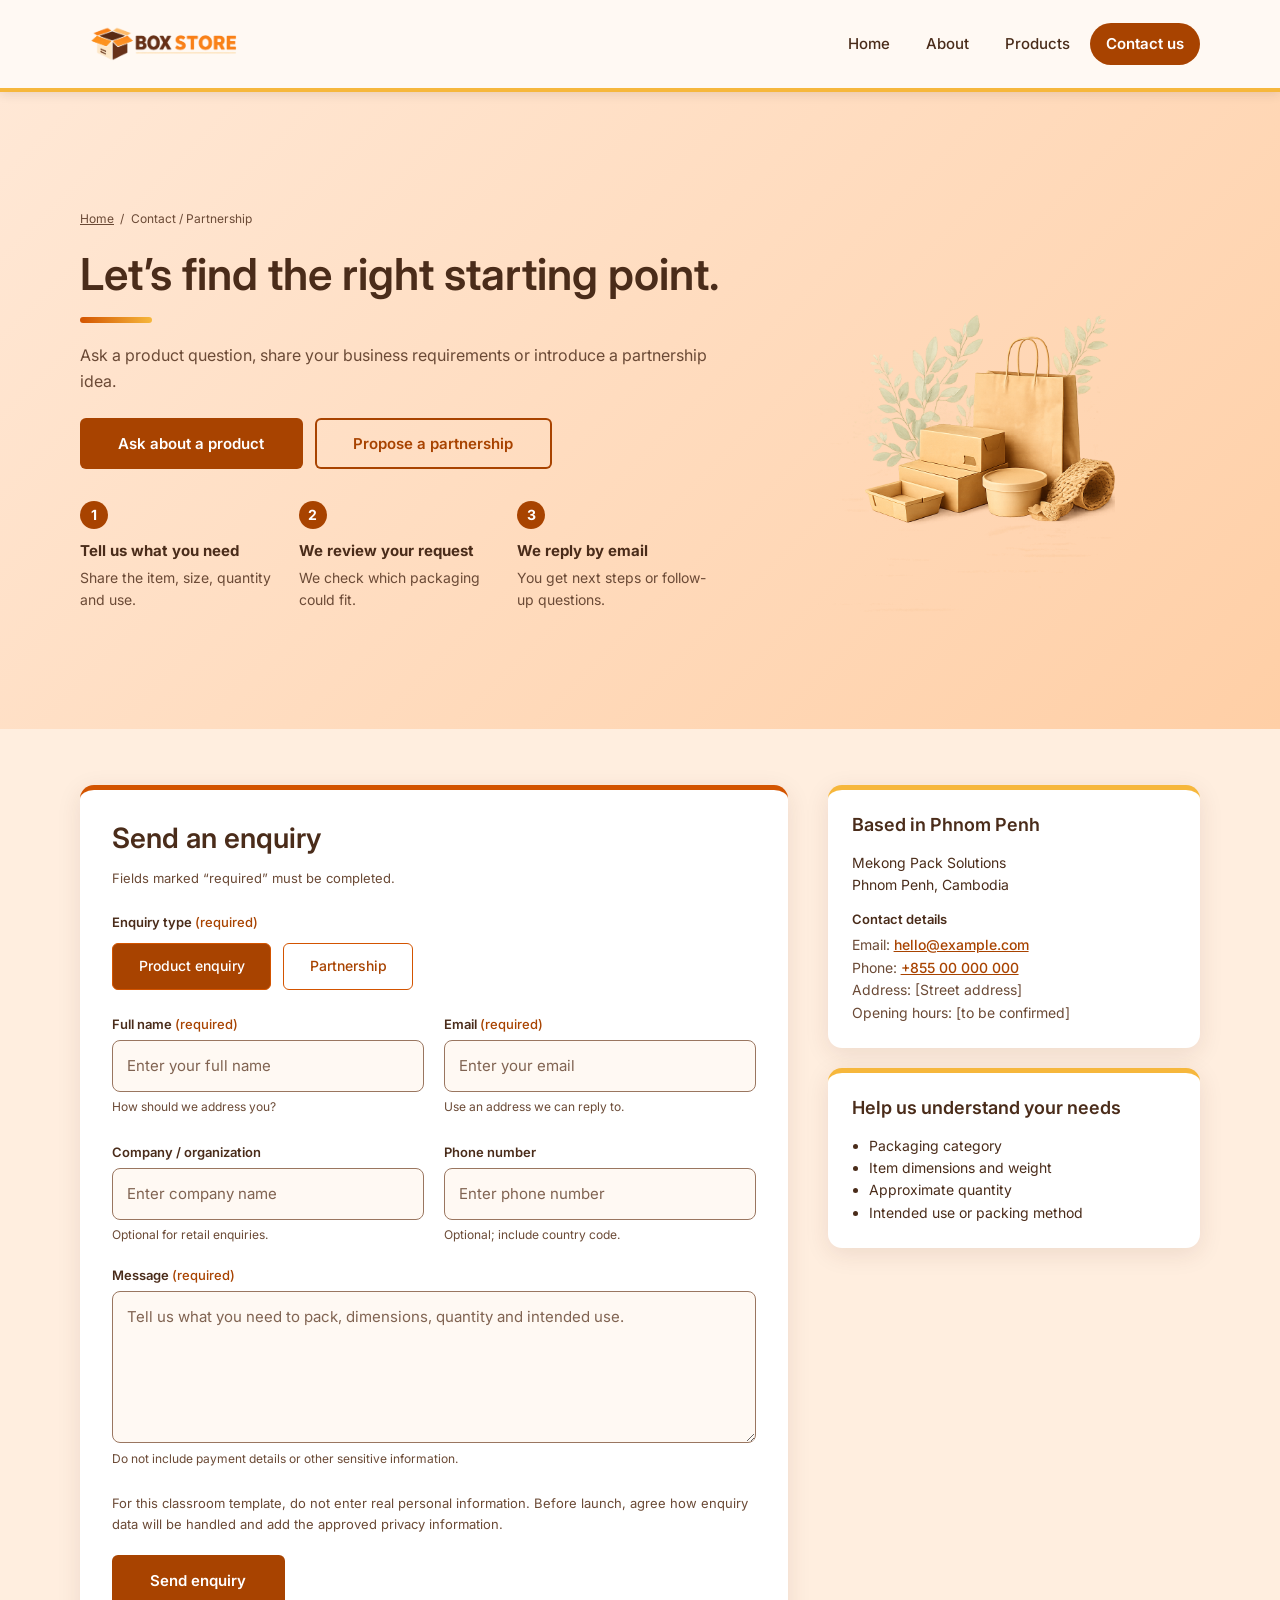
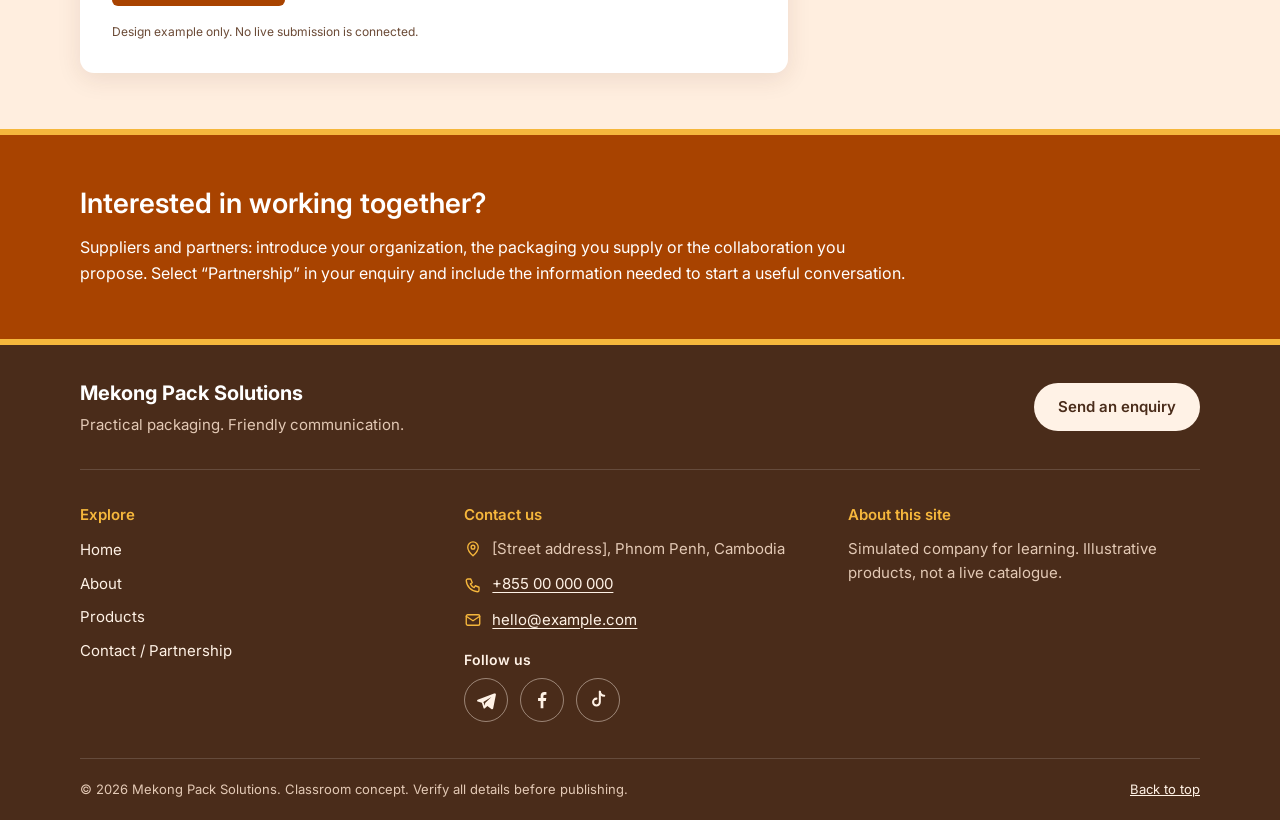
==== commit 4d7f9960: "update contact page design" ====
--- a/contact.html
+++ b/contact.html
@@ -56,7 +56,10 @@
             <div class="container hero-inner">
                 <div class="hero-copy">
                     <nav class="breadcrumb" aria-label="Breadcrumb">
-
+                        <ol>
+                            <li><a href="index.html">Home</a></li>
+                            <li><span aria-current="page">Contact / Partnership</span></li>
+                        </ol>
                     </nav>
                     <h1 id="page-title">Let’s find the right starting point.</h1>
                     <p>Ask a product question, share your business requirements or introduce a partnership idea.</p>
@@ -72,22 +75,7 @@
                         </li>
                     </ol>
                 </div>
-                <svg class="hero-art" viewBox="0 0 360 260" role="img"
-                    aria-label="Illustration of stacked packaging boxes under a rising sun">
-                    <circle cx="285" cy="70" r="38" fill="#f6b73c" />
-                    <circle cx="285" cy="70" r="54" fill="none" stroke="#f6b73c" stroke-opacity=".45"
-                        stroke-width="3" />
-                    <ellipse cx="180" cy="236" rx="160" ry="12" fill="#4a2c1a" fill-opacity=".14" />
-                    <rect x="190" y="150" width="120" height="84" rx="4" fill="#f6b73c" />
-                    <rect x="186" y="136" width="128" height="20" rx="4" fill="#e29a14" />
-                    <rect x="240" y="136" width="20" height="98" fill="#fff9f3" />
-                    <rect x="50" y="116" width="150" height="118" rx="4" fill="#d35400" />
-                    <rect x="44" y="100" width="162" height="22" rx="4" fill="#a84300" />
-                    <rect x="116" y="100" width="22" height="134" fill="#f6b73c" />
-                    <rect x="78" y="56" width="92" height="46" rx="4" fill="#6b4a36" />
-                    <rect x="72" y="42" width="104" height="16" rx="4" fill="#4a2c1a" />
-                    <rect x="116" y="42" width="14" height="60" fill="#ffe8d6" />
-                </svg>
+                <img src="/images/Eco-Friendly Kraft Packaging Collection.png" alt="My Photo" width="350">
             </div>
         </section>
 
@@ -124,7 +112,6 @@
                                 <span class="error" id="email-error" role="alert"></span>
                             </div>
                         </div>
-
                         <div class="grid-2">
                             <div class="field">
                                 <label for="company">Company / organization</label>
@@ -169,7 +156,7 @@
                         <h3>Contact details</h3>
                         <ul class="todo-list">
                             <li>Email: <a href="mailto:hello@example.com">hello@example.com</a></li>
-                            <li>Phone: <a href="tel:+85500000000">+855 0969340291</a></li>
+                            <li>Phone: <a href="tel:+85500000000">+855 00 000 000</a></li>
                             <li>Address: [Street address]</li>
                             <li>Opening hours: [to be confirmed]</li>
                         </ul>
--- a/contact.css
+++ b/contact.css
@@ -26,16 +26,16 @@
 
 @media (prefers-color-scheme: dark) {
   :root {
-    --page-bg: #17110d;
-    --tint: #241a13;
-    --section-bg: #1c140f;
-    --card: #241a13;
-    --hero-from: #2d2118;
-    --hero-to: #44301f;
-    --text: #fbf1e6;
-    --text-soft: #c2b3a5;
-    --primary: #f0782a;
-    --primary-dark: #ff8d45;
+    --page-bg: #fff9f3;
+    --tint: #ffe8d6;
+    --section-bg: #ffeedf;
+    --card: #ffffff;
+    --hero-from: #ffe8d6;
+    --hero-to: #ffcfa6;
+    --text: #4a2c1a;
+    --text-soft: #6b4a36;
+    --primary: #d35400;
+    --primary-dark: #d35400;
     --on-primary: #1a0e05;
     --input-border: #9c8e82;
     --error: #ffb4ab;
@@ -131,6 +131,7 @@
   align-items: center;
   justify-content: space-between;
   flex-wrap: wrap;
+  flex-shrink: 0;
   gap: 1rem;
   padding-block: 1rem;
 }
@@ -173,12 +174,6 @@
   background: var(--primary-dark);
   color: var(--on-primary);
   font-weight: 600;
-}
-
-@media (max-width: 34rem) {
-  .brand-logo {
-    height: 2.75rem;
-  }
 }
 
 @media (prefers-color-scheme: dark) {
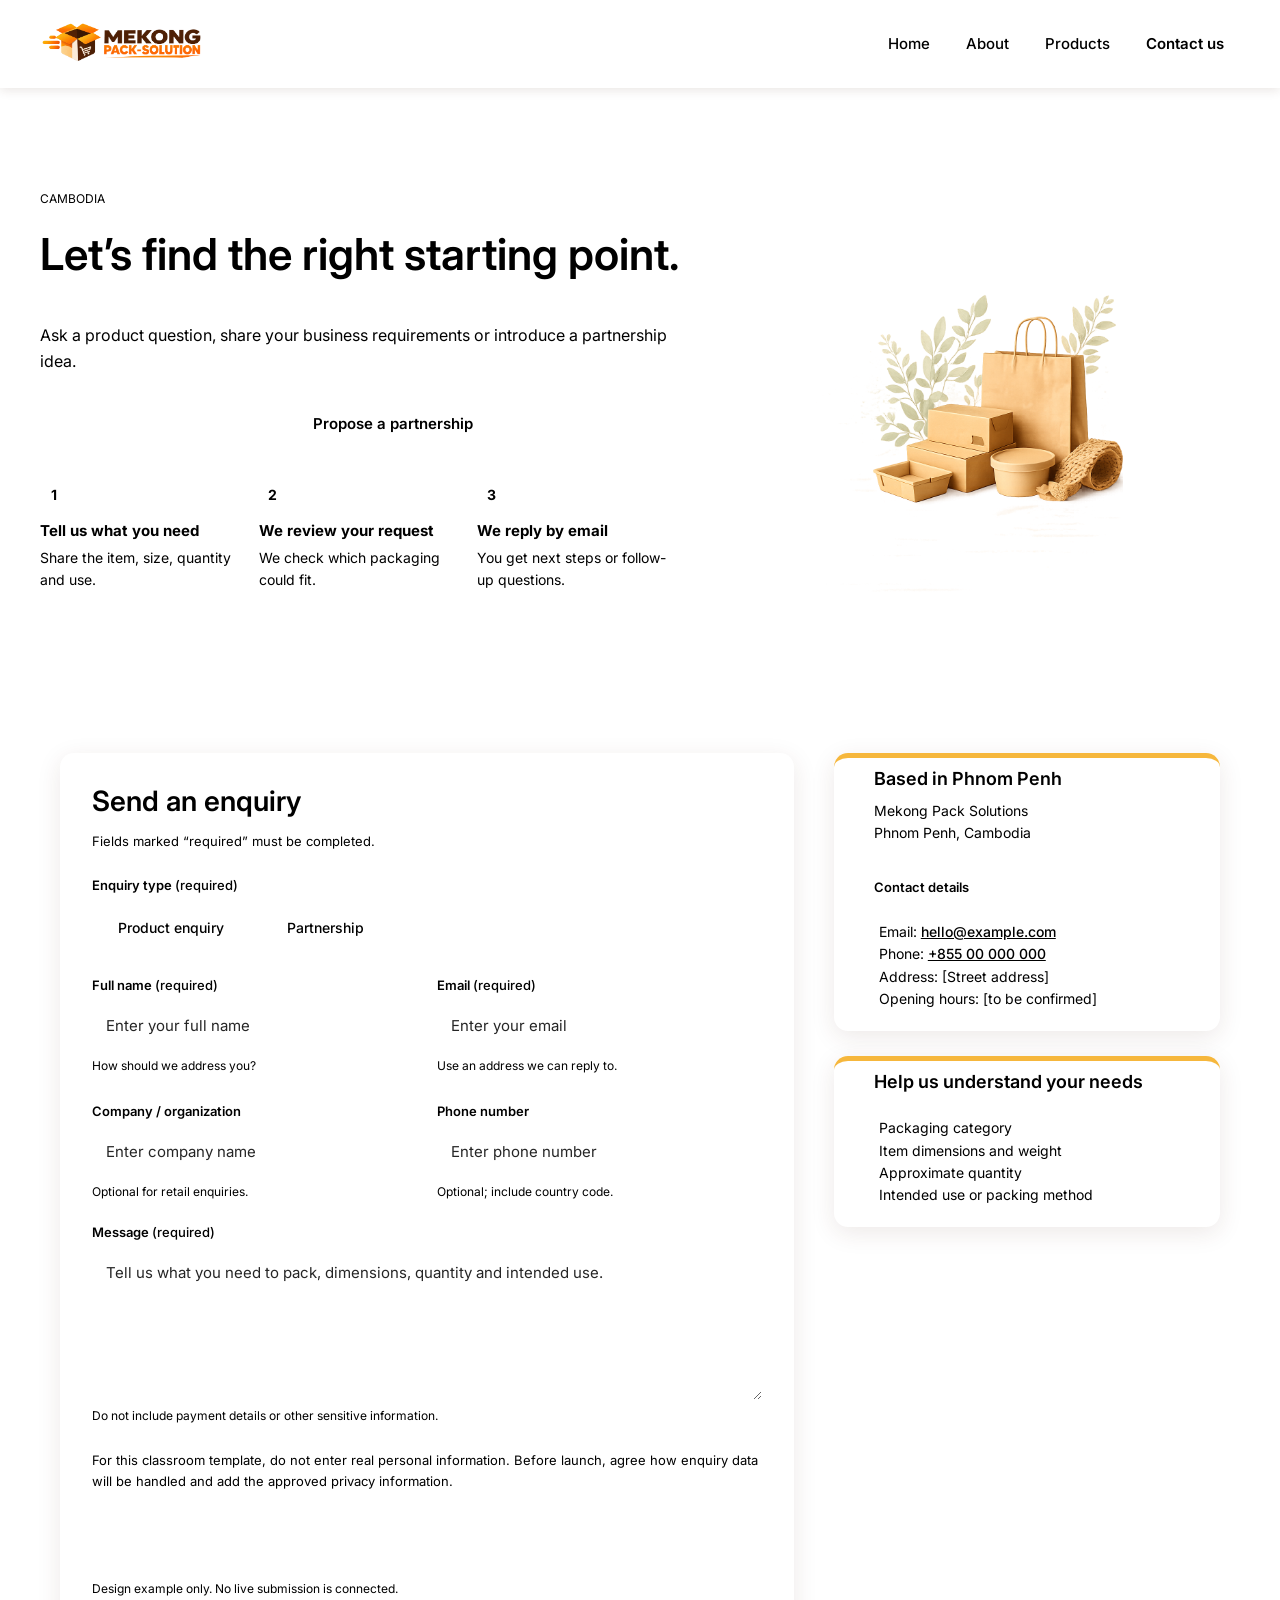
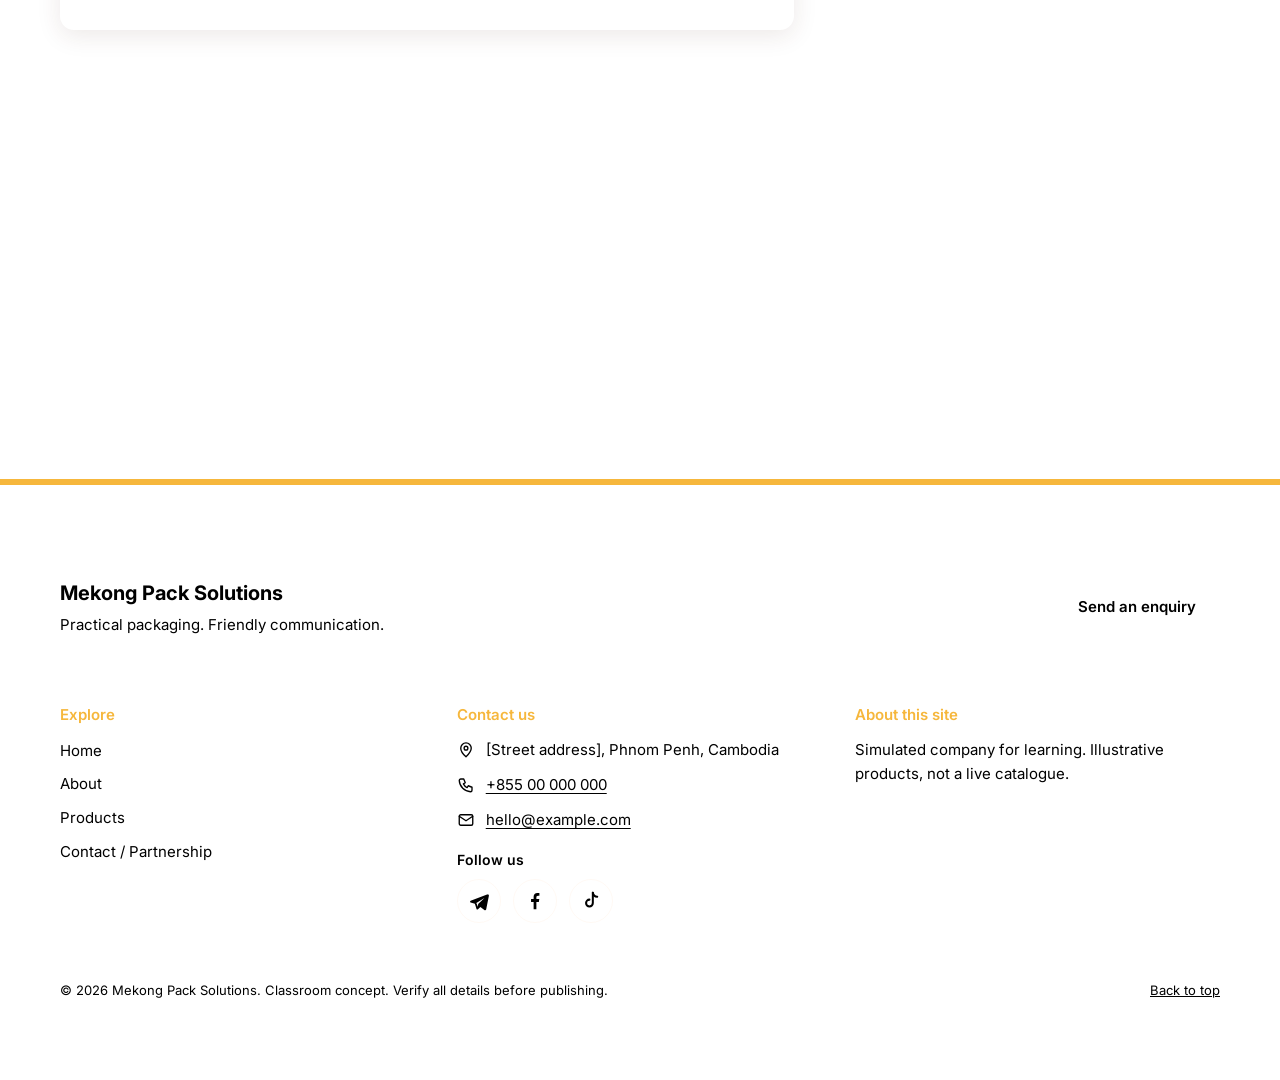
==== commit 6490b89a: "update contact page design" ====
--- a/contact.html
+++ b/contact.html
@@ -37,7 +37,7 @@
     <header class="site-header">
         <div class="container">
             <a class="brand" href="contact.html">
-                <img class="brand-logo" src="images/logo1.png" alt="Mekong Pack Solutions, home" width="720"
+                <img class="brand-logo" src="images/image.png" alt="Mekong Pack Solutions, home" width="720"
                     height="179" />
             </a>
             <nav class="site-nav" aria-label="Main">
@@ -57,8 +57,7 @@
                 <div class="hero-copy">
                     <nav class="breadcrumb" aria-label="Breadcrumb">
                         <ol>
-                            <li><a href="index.html">Home</a></li>
-                            <li><span aria-current="page">Contact / Partnership</span></li>
+                            <li><span aria-current="page">CAMBODIA</span></li>
                         </ol>
                     </nav>
                     <h1 id="page-title">Let’s find the right starting point.</h1>
--- a/contact.css
+++ b/contact.css
@@ -1,26 +1,4 @@
 :root {
-  --page-bg: #fff9f3;
-  --tint: #ffe8d6;
-  --section-bg: #ffeedf;
-  --card: #ffffff;
-  --hero-from: #ffe8d6;
-  --hero-to: #ffcfa6;
-  --text: #4a2c1a;
-  --text-soft: #6b4a36;
-  --primary: #d35400;
-  --primary-dark: #a84300;
-  --sun: #f6b73c;
-  --white: #ffffff;
-  --on-primary: #ffffff;
-
-  --input-border: #9a7660;
-  --error: #b3261e;
-  --focus: #0b57d0;
-
-  --footer-bg: #4a2c1a;
-  --footer-text: #fff2e6;
-  --footer-soft: #e3c9b5;
-
   --font: "Inter", system-ui, "Segoe UI", Arial, sans-serif;
 }
 
@@ -87,8 +65,9 @@
 }
 
 .container {
-  width: min(100% - 2.5rem, 70rem);
+  width: 100%;
   margin-inline: auto;
+  padding: 40px;
 }
 
 .skip-link {
@@ -122,7 +101,6 @@
   top: 0;
   z-index: 50;
   background: var(--page-bg);
-  border-bottom: 4px solid var(--sun);
   box-shadow: 0 2px 10px rgba(74, 44, 26, 0.12);
 }
 
@@ -176,20 +154,12 @@
   font-weight: 600;
 }
 
-@media (prefers-color-scheme: dark) {
-  .brand {
-    padding: 0.35rem 0.75rem;
-    border-radius: 10px;
-    background: #fff9f3;
-  }
-}
-
 .btn {
   padding: 0.85rem 2.4rem;
   border: 0;
   border-radius: 6px;
   background: var(--primary-dark);
-  color: var(--on-primary);
+  color: white;
   font: inherit;
   font-size: 0.9375rem;
   font-weight: 600;
@@ -218,7 +188,6 @@
 }
 
 .page-hero {
-  padding-block: clamp(2rem, 6vw, 3.5rem);
   background: linear-gradient(135deg, var(--hero-from), var(--hero-to));
 }
 
@@ -343,7 +312,7 @@
 }
 
 .contact {
-  padding-block: clamp(2rem, 6vw, 3.5rem);
+  padding: 20px;
   background: var(--section-bg);
 }
 
@@ -526,43 +495,49 @@
 }
 
 .info-card {
-  padding: 1.5rem;
-  border-top: 5px solid var(--sun);
+  border-top: 5px solid #f6b73c;
   border-radius: 14px;
   background: var(--card);
   box-shadow: 0 6px 24px rgba(74, 44, 26, 0.1);
 }
 
 .info-card + .info-card {
-  margin-top: 1.25rem;
+  margin-top: 10px;
 }
 
 .info-card h2 {
-  margin-bottom: 1rem;
+  padding-top: 10px;
+  padding-left: 40px;
+  margin-bottom: 10px;
   font-size: 1.125rem;
   font-weight: 600;
 }
 
 .info-card h3 {
+  padding-left: 40px;
   margin-bottom: 0.4rem;
   font-size: 0.8125rem;
   font-weight: 600;
 }
 
 .info-card address {
+  padding-bottom: 20px;
+  padding-left: 40px;
   margin-bottom: 1rem;
   font-size: 0.875rem;
   font-style: normal;
 }
 
 .info-card ul {
-  margin: 0;
-  padding-left: 1.1rem;
+  list-style: none;
+  padding-left: 20px;
+  margin: 25px;
   font-size: 0.875rem;
+  line-height: 1.6;
+  padding-bottom: 20px;
 }
 
 .info-card .todo-list {
-  padding-left: 0;
   list-style: none;
   color: var(--text-soft);
 }
@@ -576,22 +551,25 @@
   padding-block: clamp(2rem, 6vw, 3.25rem);
   border-top: 6px solid var(--sun);
   background: var(--primary-dark);
-  color: var(--on-primary);
+  color: white;
 }
 
 .cta-band h2 {
+  padding: 20px;
   margin-bottom: 0.9rem;
-  color: var(--on-primary);
+  color: white;
   font-size: 1.75rem;
   font-weight: 600;
 }
 
 .cta-band p {
   max-width: 52rem;
+  padding: 20px;
 }
 
 .site-footer {
-  border-top: 6px solid var(--sun);
+  padding: 20px;
+  border-top: 6px solid #f6b73c;
   background: var(--footer-bg);
   color: var(--footer-text);
 }
@@ -635,7 +613,7 @@
 }
 
 .footer-cta:hover {
-  background: var(--white);
+  background: white;
 }
 
 .footer-grid {
@@ -647,7 +625,7 @@
 
 .footer-grid h2 {
   margin-bottom: 0.85rem;
-  color: var(--sun);
+  color: #f6b73c;
   font-size: 0.9375rem;
   font-weight: 600;
 }
